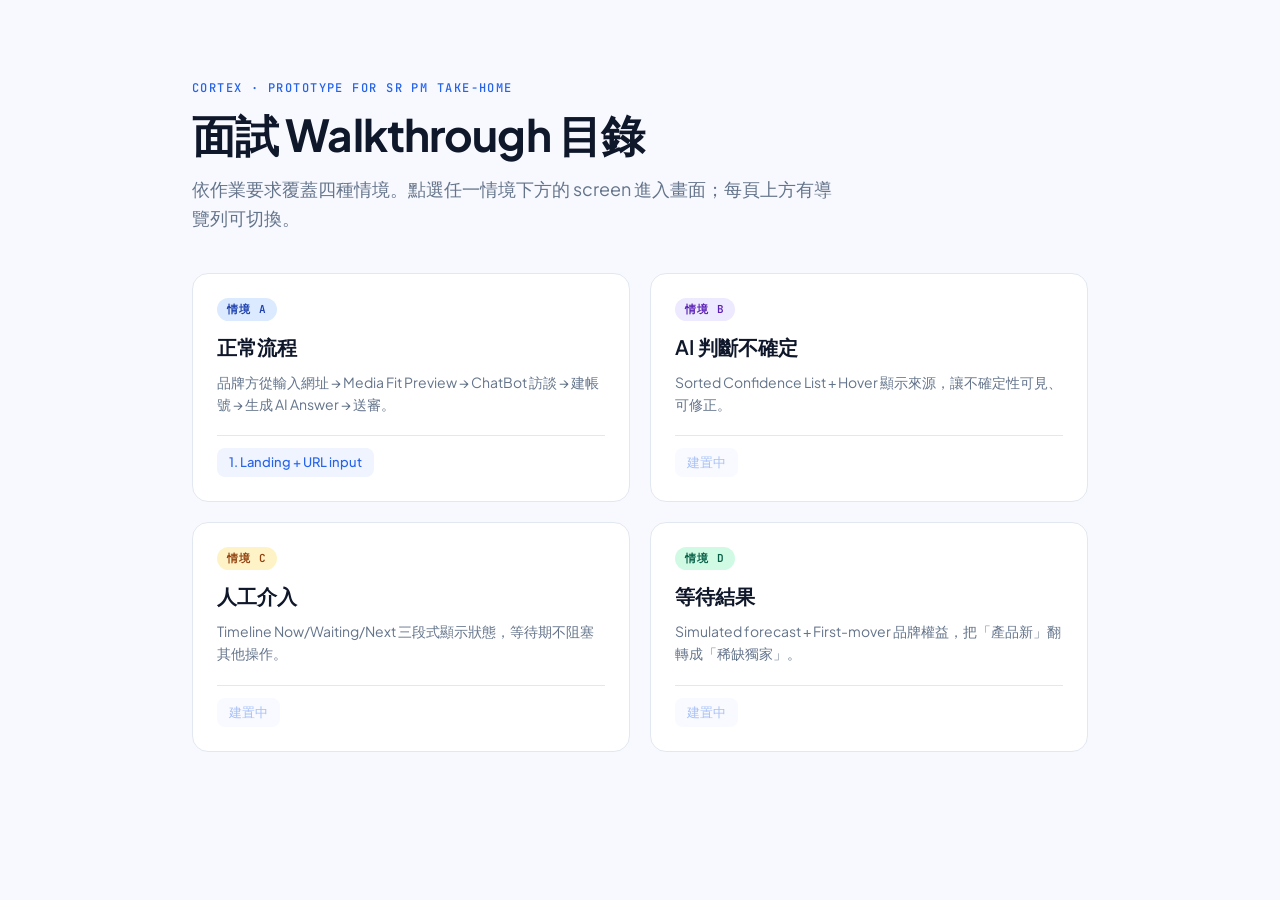
==== index.html @ f1be6708 "init: design system tokens + 3 core screens (landing, media fit, chat)" ====
<!DOCTYPE html>
<html lang="zh-Hant">
<head>
  <meta charset="UTF-8" />
  <meta name="viewport" content="width=device-width, initial-scale=1" />
  <title>Cortex Prototype — 面試 Walkthrough</title>
  <link rel="stylesheet" href="styles.css" />
  <style>
    .index-hero {
      max-width: 960px;
      margin: 80px auto 40px;
      padding: 0 32px;
    }
    .index-eyebrow {
      font: 500 12px/1.4 var(--font-mono);
      letter-spacing: .12em;
      text-transform: uppercase;
      color: var(--color-primary);
      margin-bottom: 12px;
    }
    .index-title {
      font: 700 44px/1.15 var(--font-sans);
      letter-spacing: -.02em;
      margin: 0 0 16px;
    }
    .index-subtitle {
      font: 400 18px/1.6 var(--font-sans);
      color: var(--color-neutral-500);
      max-width: 640px;
      margin: 0 0 40px;
    }
    .scenario-grid {
      max-width: 960px;
      margin: 0 auto;
      padding: 0 32px 80px;
      display: grid;
      grid-template-columns: 1fr 1fr;
      gap: 20px;
    }
    .scenario-card {
      background: var(--color-neutral-0);
      border: 1px solid var(--color-neutral-200);
      border-radius: var(--radius-lg);
      padding: 24px;
      display: flex;
      flex-direction: column;
      gap: 12px;
      transition: box-shadow .2s, border-color .2s;
    }
    .scenario-card:hover {
      box-shadow: var(--shadow-md);
      border-color: var(--color-primary);
    }
    .scenario-badge {
      font: 600 11px/1 var(--font-mono);
      letter-spacing: .1em;
      text-transform: uppercase;
      padding: 6px 10px;
      border-radius: var(--radius-full);
      align-self: flex-start;
    }
    .scenario-badge.happy { background: var(--color-primary-container); color: var(--color-on-primary-container); }
    .scenario-badge.uncertain { background: var(--color-secondary-container); color: var(--color-on-secondary-container); }
    .scenario-badge.human { background: var(--color-warning-container); color: var(--color-on-warning-container); }
    .scenario-badge.waiting { background: var(--color-success-container); color: var(--color-on-success-container); }
    .scenario-title {
      font: 600 20px/1.35 var(--font-sans);
      margin: 0;
    }
    .scenario-desc {
      font: 400 14px/1.55 var(--font-sans);
      color: var(--color-neutral-500);
      margin: 0;
    }
    .scenario-screens {
      display: flex;
      flex-wrap: wrap;
      gap: 8px;
      margin-top: 8px;
      padding-top: 12px;
      border-top: 1px solid var(--color-neutral-200);
    }
    .scenario-screen-link {
      font: 500 13px/1 var(--font-sans);
      color: var(--color-primary);
      padding: 8px 12px;
      border-radius: var(--radius-md);
      background: var(--color-neutral-100);
      transition: background .15s;
    }
    .scenario-screen-link:hover {
      background: var(--color-primary-container);
    }
  </style>
</head>
<body>
  <main>
    <section class="index-hero">
      <div class="index-eyebrow">Cortex · Prototype for Sr PM Take-home</div>
      <h1 class="index-title">面試 Walkthrough 目錄</h1>
      <p class="index-subtitle">
        依作業要求覆蓋四種情境。點選任一情境下方的 screen 進入畫面；每頁上方有導覽列可切換。
      </p>
    </section>

    <section class="scenario-grid">
      <a href="screens/01-landing.html" class="scenario-card" style="text-decoration: none; color: inherit;">
        <span class="scenario-badge happy">情境 A</span>
        <h2 class="scenario-title">正常流程</h2>
        <p class="scenario-desc">
          品牌方從輸入網址 → Media Fit Preview → ChatBot 訪談 → 建帳號 → 生成 AI Answer → 送審。
        </p>
        <div class="scenario-screens">
          <span class="scenario-screen-link">1. Landing + URL input</span>
        </div>
      </a>

      <div class="scenario-card">
        <span class="scenario-badge uncertain">情境 B</span>
        <h2 class="scenario-title">AI 判斷不確定</h2>
        <p class="scenario-desc">
          Sorted Confidence List + Hover 顯示來源，讓不確定性可見、可修正。
        </p>
        <div class="scenario-screens">
          <span class="scenario-screen-link" style="opacity:.4">建置中</span>
        </div>
      </div>

      <div class="scenario-card">
        <span class="scenario-badge human">情境 C</span>
        <h2 class="scenario-title">人工介入</h2>
        <p class="scenario-desc">
          Timeline Now/Waiting/Next 三段式顯示狀態，等待期不阻塞其他操作。
        </p>
        <div class="scenario-screens">
          <span class="scenario-screen-link" style="opacity:.4">建置中</span>
        </div>
      </div>

      <div class="scenario-card">
        <span class="scenario-badge waiting">情境 D</span>
        <h2 class="scenario-title">等待結果</h2>
        <p class="scenario-desc">
          Simulated forecast + First-mover 品牌權益，把「產品新」翻轉成「稀缺獨家」。
        </p>
        <div class="scenario-screens">
          <span class="scenario-screen-link" style="opacity:.4">建置中</span>
        </div>
      </div>
    </section>
  </main>
</body>
</html>
---- styles.css ----
/* Cortex Design System — tokens
 * Source: Claude Design skeleton
 */

@import url('https://fonts.googleapis.com/css2?family=Plus+Jakarta+Sans:wght@400;500;600;700&family=JetBrains+Mono:wght@400;500&display=swap');

:root {
  /* color — brand */
  --color-primary: #2563eb;
  --color-primary-hover: #1d4ed8;
  --color-on-primary: #ffffff;
  --color-primary-container: #dbeafe;
  --color-on-primary-container: #1e40af;
  --color-secondary: #7c3aed;
  --color-secondary-container: #ede9fe;
  --color-on-secondary-container: #5b21b6;

  /* color — status */
  --color-success: #10b981;
  --color-success-container: #d1fae5;
  --color-on-success-container: #065f46;
  --color-warning: #f59e0b;
  --color-warning-container: #fef3c7;
  --color-on-warning-container: #92400e;
  --color-danger: #ef4444;
  --color-danger-container: #fee2e2;
  --color-on-danger-container: #991b1b;

  /* color — neutral */
  --color-neutral-0: #ffffff;
  --color-neutral-50: #f8f9ff;
  --color-neutral-100: #eff4ff;
  --color-neutral-200: #e2e8f0;
  --color-neutral-300: #cbd5e1;
  --color-neutral-500: #64748b;
  --color-neutral-700: #334155;
  --color-neutral-900: #0f172a;

  /* type */
  --font-sans: 'Plus Jakarta Sans', system-ui, sans-serif;
  --font-mono: 'JetBrains Mono', ui-monospace, monospace;

  /* spacing — 4px base */
  --space-1: 4px;
  --space-2: 8px;
  --space-3: 12px;
  --space-4: 16px;
  --space-6: 24px;
  --space-8: 32px;

  /* radius */
  --radius-sm: 4px;
  --radius-md: 8px;
  --radius-lg: 16px;
  --radius-full: 9999px;

  /* shadow */
  --shadow-sm: 0 1px 2px 0 rgba(15, 23, 42, .06);
  --shadow-md: 0 4px 6px -1px rgba(15, 23, 42, .08), 0 2px 4px -2px rgba(15, 23, 42, .06);
  --shadow-lg: 0 10px 15px -3px rgba(15, 23, 42, .10), 0 4px 6px -4px rgba(15, 23, 42, .05);
}

/* base reset */
* { box-sizing: border-box; }

html, body {
  margin: 0;
  padding: 0;
  background: var(--color-neutral-50);
  font-family: var(--font-sans);
  color: var(--color-neutral-900);
  -webkit-font-smoothing: antialiased;
  line-height: 1.5;
}

a {
  color: var(--color-primary);
  text-decoration: none;
}

a:hover {
  color: var(--color-primary-hover);
}

button {
  font-family: inherit;
  cursor: pointer;
}

/* prototype nav bar (top of every screen) */
.proto-nav {
  position: fixed;
  top: 0;
  left: 0;
  right: 0;
  background: var(--color-neutral-900);
  color: var(--color-neutral-0);
  padding: 10px 24px;
  display: flex;
  align-items: center;
  gap: 16px;
  z-index: 100;
  font-size: 13px;
  font-family: var(--font-mono);
}

.proto-nav-label {
  color: var(--color-neutral-300);
  letter-spacing: .08em;
  text-transform: uppercase;
  font-size: 11px;
}

.proto-nav-link {
  color: var(--color-neutral-0);
  padding: 4px 10px;
  border-radius: var(--radius-sm);
  transition: background .15s;
}

.proto-nav-link:hover {
  background: var(--color-neutral-700);
  color: var(--color-neutral-0);
}

.proto-nav-link.active {
  background: var(--color-primary);
}

.proto-nav-spacer {
  flex: 1;
}

.proto-nav-back {
  color: var(--color-neutral-300);
  font-size: 12px;
}

/* main content offset for nav */
.proto-main {
  padding-top: 44px;
  min-height: 100vh;
}

/* typography helpers */
.text-display {
  font: 700 40px/1.15 var(--font-sans);
  letter-spacing: -.02em;
}
.text-h1 { font: 600 28px/1.25 var(--font-sans); letter-spacing: -.01em; }
.text-h2 { font: 600 20px/1.35 var(--font-sans); }
.text-body { font: 400 16px/1.6 var(--font-sans); }
.text-sm { font: 400 14px/1.5 var(--font-sans); }
.text-caption { font: 400 12px/1.4 var(--font-sans); }
.text-mono { font-family: var(--font-mono); font-size: 12px; }
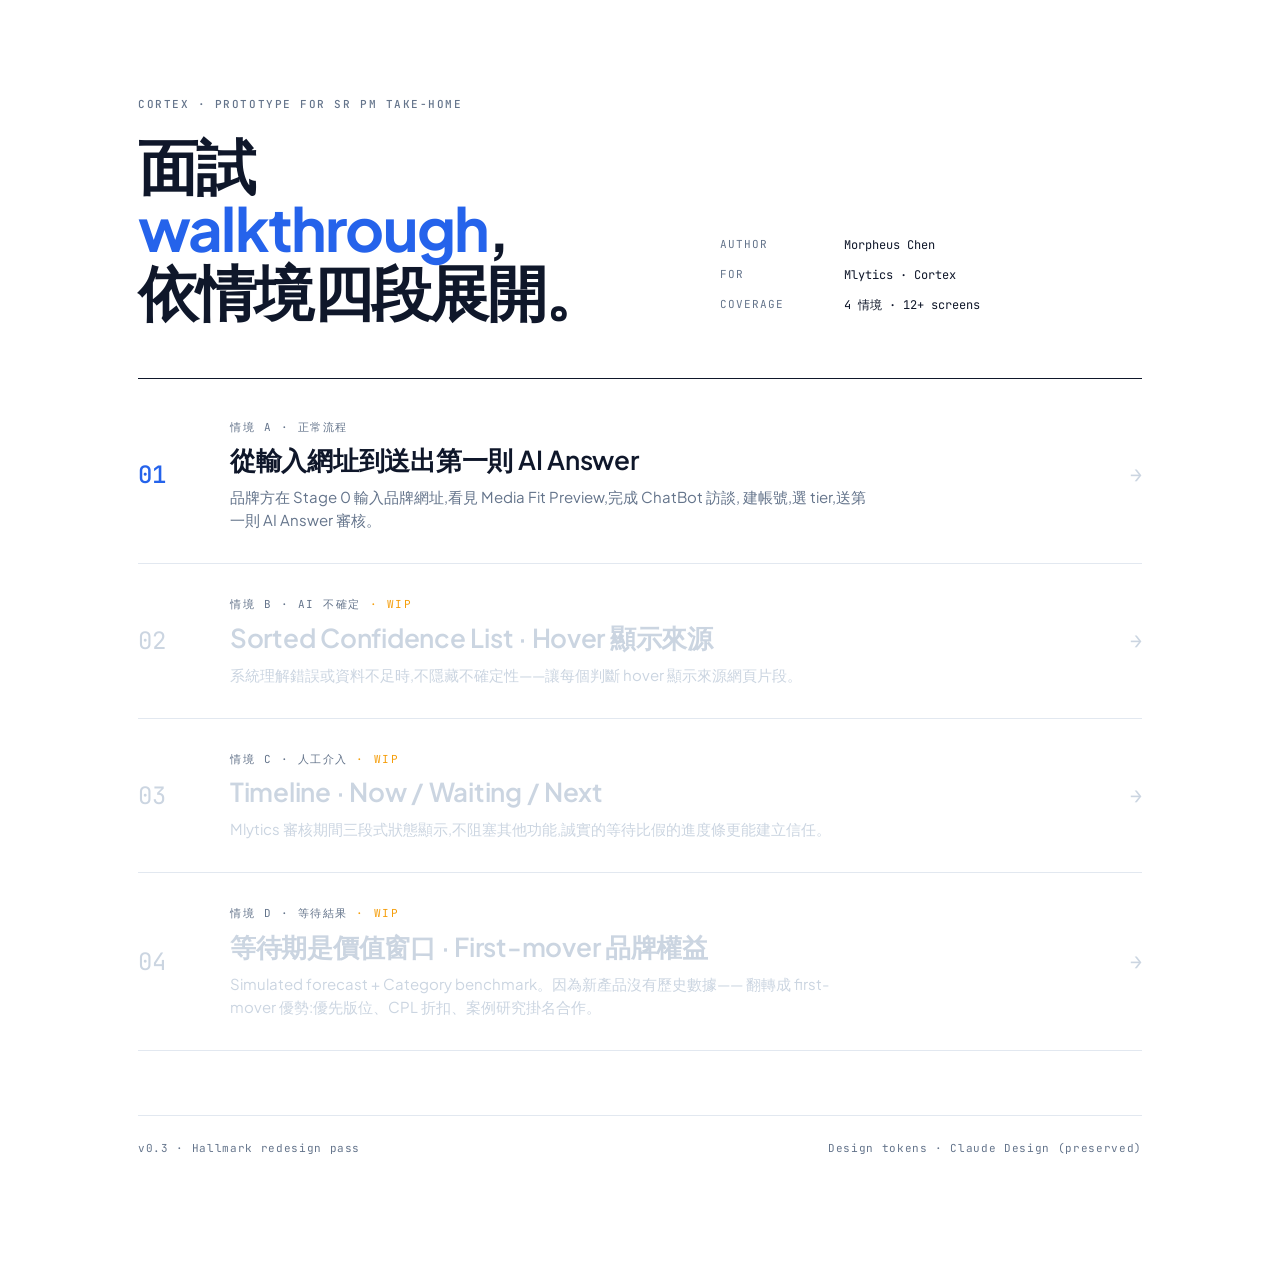
==== commit 3a3c4081: "hallmark redesign: 4 files, 3 macrostructures, kill card-slop - 01 landing: editorial split (55/45)," ====
--- a/index.html
+++ b/index.html
@@ -6,147 +6,258 @@
   <title>Cortex Prototype — 面試 Walkthrough</title>
   <link rel="stylesheet" href="styles.css" />
   <style>
-    .index-hero {
-      max-width: 960px;
-      margin: 80px auto 40px;
-      padding: 0 32px;
-    }
-    .index-eyebrow {
-      font: 500 12px/1.4 var(--font-mono);
-      letter-spacing: .12em;
-      text-transform: uppercase;
+    /* ============================================================
+     * Index — Editorial Checklist
+     * No card grid. Numbered row list, one accent row.
+     * ============================================================ */
+
+    .idx {
+      max-width: 1100px;
+      margin: 0 auto;
+      padding: 96px 48px 120px;
+    }
+
+    .idx-head {
+      display: grid;
+      grid-template-columns: 1.15fr 1fr;
+      gap: 96px;
+      align-items: end;
+      padding-bottom: 56px;
+      border-bottom: 1px solid var(--color-neutral-900);
+    }
+    .idx-head-title {
+      margin: 0;
+      max-width: 640px;
+    }
+    .idx-head-title em {
+      font-style: normal;
       color: var(--color-primary);
-      margin-bottom: 12px;
-    }
-    .index-title {
-      font: 700 44px/1.15 var(--font-sans);
-      letter-spacing: -.02em;
-      margin: 0 0 16px;
-    }
-    .index-subtitle {
-      font: 400 18px/1.6 var(--font-sans);
-      color: var(--color-neutral-500);
-      max-width: 640px;
-      margin: 0 0 40px;
-    }
-    .scenario-grid {
-      max-width: 960px;
-      margin: 0 auto;
-      padding: 0 32px 80px;
-      display: grid;
-      grid-template-columns: 1fr 1fr;
-      gap: 20px;
-    }
-    .scenario-card {
-      background: var(--color-neutral-0);
-      border: 1px solid var(--color-neutral-200);
-      border-radius: var(--radius-lg);
-      padding: 24px;
+    }
+    .idx-head-meta {
       display: flex;
       flex-direction: column;
       gap: 12px;
-      transition: box-shadow .2s, border-color .2s;
-    }
-    .scenario-card:hover {
-      box-shadow: var(--shadow-md);
-      border-color: var(--color-primary);
-    }
-    .scenario-badge {
-      font: 600 11px/1 var(--font-mono);
+      align-items: flex-start;
+      padding-bottom: 8px;
+    }
+    .idx-head-meta-row {
+      display: grid;
+      grid-template-columns: 100px 1fr;
+      gap: 24px;
+      font-family: var(--font-mono);
+      font-size: 12px;
+    }
+    .idx-head-meta-key {
+      color: var(--color-neutral-500);
       letter-spacing: .1em;
       text-transform: uppercase;
-      padding: 6px 10px;
-      border-radius: var(--radius-full);
-      align-self: flex-start;
-    }
-    .scenario-badge.happy { background: var(--color-primary-container); color: var(--color-on-primary-container); }
-    .scenario-badge.uncertain { background: var(--color-secondary-container); color: var(--color-on-secondary-container); }
-    .scenario-badge.human { background: var(--color-warning-container); color: var(--color-on-warning-container); }
-    .scenario-badge.waiting { background: var(--color-success-container); color: var(--color-on-success-container); }
-    .scenario-title {
-      font: 600 20px/1.35 var(--font-sans);
+      font-size: 11px;
+    }
+    .idx-head-meta-val {
+      color: var(--color-neutral-900);
+    }
+
+    /* scenario list — numbered rows */
+    .idx-list {
+      display: flex;
+      flex-direction: column;
+      margin-top: 8px;
+    }
+    .idx-row {
+      display: grid;
+      grid-template-columns: 60px 1fr auto;
+      gap: 32px;
+      align-items: center;
+      padding: 32px 0;
+      border-bottom: 1px solid var(--color-neutral-200);
+      color: inherit;
+      transition: background .15s, padding .15s;
+    }
+    .idx-row:hover {
+      background: var(--color-neutral-50);
+      margin: 0 -24px;
+      padding-left: 24px;
+      padding-right: 24px;
+    }
+    .idx-row-num {
+      font-family: var(--font-mono);
+      font-size: 24px;
+      font-weight: 400;
+      color: var(--color-neutral-500);
+      letter-spacing: -.02em;
+    }
+    .idx-row-body {
+      display: flex;
+      flex-direction: column;
+      gap: 8px;
+      min-width: 0;
+    }
+    .idx-row-meta {
+      display: flex;
+      align-items: baseline;
+      gap: 12px;
+    }
+    .idx-row-scenario {
+      font-family: var(--font-mono);
+      font-size: 11px;
+      letter-spacing: .14em;
+      text-transform: uppercase;
+      color: var(--color-neutral-500);
+    }
+    .idx-row-title {
       margin: 0;
-    }
-    .scenario-desc {
-      font: 400 14px/1.55 var(--font-sans);
-      color: var(--color-neutral-500);
+      font: 600 26px/1.3 var(--font-sans);
+      letter-spacing: -.01em;
+      color: var(--color-neutral-900);
+    }
+    .idx-row-desc {
       margin: 0;
-    }
-    .scenario-screens {
-      display: flex;
-      flex-wrap: wrap;
-      gap: 8px;
-      margin-top: 8px;
-      padding-top: 12px;
+      font: 400 15px/1.55 var(--font-sans);
+      color: var(--color-neutral-500);
+      max-width: 640px;
+    }
+    .idx-row-arrow {
+      font-family: var(--font-mono);
+      font-size: 20px;
+      color: var(--color-neutral-300);
+      transition: color .15s, transform .15s;
+    }
+    .idx-row:hover .idx-row-arrow {
+      color: var(--color-primary);
+      transform: translateX(4px);
+    }
+
+    /* live row treatment (only page 1 currently) */
+    .idx-row--live .idx-row-num { color: var(--color-primary); font-weight: 500; }
+    .idx-row--live .idx-row-title { color: var(--color-neutral-900); }
+
+    /* placeholder rows (WIP) — muted */
+    .idx-row--wip { pointer-events: none; }
+    .idx-row--wip .idx-row-num,
+    .idx-row--wip .idx-row-title,
+    .idx-row--wip .idx-row-desc,
+    .idx-row--wip .idx-row-arrow { color: var(--color-neutral-300); }
+    .idx-row--wip .idx-row-scenario::after {
+      content: ' · WIP';
+      color: var(--color-warning);
+    }
+
+    /* footer */
+    .idx-foot {
+      margin-top: 64px;
+      padding-top: 24px;
       border-top: 1px solid var(--color-neutral-200);
-    }
-    .scenario-screen-link {
-      font: 500 13px/1 var(--font-sans);
-      color: var(--color-primary);
-      padding: 8px 12px;
-      border-radius: var(--radius-md);
-      background: var(--color-neutral-100);
-      transition: background .15s;
-    }
-    .scenario-screen-link:hover {
-      background: var(--color-primary-container);
+      display: flex;
+      justify-content: space-between;
+      align-items: baseline;
+      font-family: var(--font-mono);
+      font-size: 11px;
+      color: var(--color-neutral-500);
+      letter-spacing: .06em;
+    }
+
+    @media (max-width: 900px) {
+      .idx { padding: 56px 24px 80px; }
+      .idx-head { grid-template-columns: 1fr; gap: 32px; }
+      .idx-row { grid-template-columns: 40px 1fr; gap: 20px; }
+      .idx-row-arrow { display: none; }
     }
   </style>
 </head>
 <body>
   <main>
-    <section class="index-hero">
-      <div class="index-eyebrow">Cortex · Prototype for Sr PM Take-home</div>
-      <h1 class="index-title">面試 Walkthrough 目錄</h1>
-      <p class="index-subtitle">
-        依作業要求覆蓋四種情境。點選任一情境下方的 screen 進入畫面；每頁上方有導覽列可切換。
-      </p>
-    </section>
-
-    <section class="scenario-grid">
-      <a href="screens/01-landing.html" class="scenario-card" style="text-decoration: none; color: inherit;">
-        <span class="scenario-badge happy">情境 A</span>
-        <h2 class="scenario-title">正常流程</h2>
-        <p class="scenario-desc">
-          品牌方從輸入網址 → Media Fit Preview → ChatBot 訪談 → 建帳號 → 生成 AI Answer → 送審。
-        </p>
-        <div class="scenario-screens">
-          <span class="scenario-screen-link">1. Landing + URL input</span>
-        </div>
-      </a>
-
-      <div class="scenario-card">
-        <span class="scenario-badge uncertain">情境 B</span>
-        <h2 class="scenario-title">AI 判斷不確定</h2>
-        <p class="scenario-desc">
-          Sorted Confidence List + Hover 顯示來源，讓不確定性可見、可修正。
-        </p>
-        <div class="scenario-screens">
-          <span class="scenario-screen-link" style="opacity:.4">建置中</span>
-        </div>
+    <section class="idx">
+
+      <header class="idx-head">
+        <div>
+          <div class="kicker" style="margin-bottom:20px">Cortex · Prototype for Sr PM Take-home</div>
+          <h1 class="t-display idx-head-title">
+            面試 <em>walkthrough</em>,<br />依情境四段展開。
+          </h1>
+        </div>
+        <div class="idx-head-meta">
+          <div class="idx-head-meta-row">
+            <span class="idx-head-meta-key">Author</span>
+            <span class="idx-head-meta-val">Morpheus Chen</span>
+          </div>
+          <div class="idx-head-meta-row">
+            <span class="idx-head-meta-key">For</span>
+            <span class="idx-head-meta-val">Mlytics · Cortex</span>
+          </div>
+          <div class="idx-head-meta-row">
+            <span class="idx-head-meta-key">Coverage</span>
+            <span class="idx-head-meta-val">4 情境 · 12+ screens</span>
+          </div>
+        </div>
+      </header>
+
+      <div class="idx-list">
+
+        <a href="screens/01-landing.html" class="idx-row idx-row--live">
+          <span class="idx-row-num">01</span>
+          <div class="idx-row-body">
+            <div class="idx-row-meta">
+              <span class="idx-row-scenario">情境 A · 正常流程</span>
+            </div>
+            <h2 class="idx-row-title">從輸入網址到送出第一則 AI Answer</h2>
+            <p class="idx-row-desc">
+              品牌方在 Stage 0 輸入品牌網址,看見 Media Fit Preview,完成 ChatBot 訪談,
+              建帳號,選 tier,送第一則 AI Answer 審核。
+            </p>
+          </div>
+          <span class="idx-row-arrow">→</span>
+        </a>
+
+        <div class="idx-row idx-row--wip">
+          <span class="idx-row-num">02</span>
+          <div class="idx-row-body">
+            <div class="idx-row-meta">
+              <span class="idx-row-scenario">情境 B · AI 不確定</span>
+            </div>
+            <h2 class="idx-row-title">Sorted Confidence List · Hover 顯示來源</h2>
+            <p class="idx-row-desc">
+              系統理解錯誤或資料不足時,不隱藏不確定性——讓每個判斷 hover 顯示來源網頁片段。
+            </p>
+          </div>
+          <span class="idx-row-arrow">→</span>
+        </div>
+
+        <div class="idx-row idx-row--wip">
+          <span class="idx-row-num">03</span>
+          <div class="idx-row-body">
+            <div class="idx-row-meta">
+              <span class="idx-row-scenario">情境 C · 人工介入</span>
+            </div>
+            <h2 class="idx-row-title">Timeline · Now / Waiting / Next</h2>
+            <p class="idx-row-desc">
+              Mlytics 審核期間三段式狀態顯示,不阻塞其他功能,誠實的等待比假的進度條更能建立信任。
+            </p>
+          </div>
+          <span class="idx-row-arrow">→</span>
+        </div>
+
+        <div class="idx-row idx-row--wip">
+          <span class="idx-row-num">04</span>
+          <div class="idx-row-body">
+            <div class="idx-row-meta">
+              <span class="idx-row-scenario">情境 D · 等待結果</span>
+            </div>
+            <h2 class="idx-row-title">等待期是價值窗口 · First-mover 品牌權益</h2>
+            <p class="idx-row-desc">
+              Simulated forecast + Category benchmark。因為新產品沒有歷史數據——
+              翻轉成 first-mover 優勢:優先版位、CPL 折扣、案例研究掛名合作。
+            </p>
+          </div>
+          <span class="idx-row-arrow">→</span>
+        </div>
+
       </div>
 
-      <div class="scenario-card">
-        <span class="scenario-badge human">情境 C</span>
-        <h2 class="scenario-title">人工介入</h2>
-        <p class="scenario-desc">
-          Timeline Now/Waiting/Next 三段式顯示狀態，等待期不阻塞其他操作。
-        </p>
-        <div class="scenario-screens">
-          <span class="scenario-screen-link" style="opacity:.4">建置中</span>
-        </div>
+      <div class="idx-foot">
+        <span>v0.3 · Hallmark redesign pass</span>
+        <span>Design tokens · Claude Design (preserved)</span>
       </div>
 
-      <div class="scenario-card">
-        <span class="scenario-badge waiting">情境 D</span>
-        <h2 class="scenario-title">等待結果</h2>
-        <p class="scenario-desc">
-          Simulated forecast + First-mover 品牌權益，把「產品新」翻轉成「稀缺獨家」。
-        </p>
-        <div class="scenario-screens">
-          <span class="scenario-screen-link" style="opacity:.4">建置中</span>
-        </div>
-      </div>
     </section>
   </main>
 </body>
--- a/styles.css
+++ b/styles.css
@@ -1,5 +1,7 @@
 /* Cortex Design System — tokens
- * Source: Claude Design skeleton
+ * Source: Claude Design skeleton (LOCKED — do not modify)
+ * Hallmark · redesign · genre: modern-minimal · theme: Cortex tokens (preserved)
+ * pre-emit critique: P4 H5 E4 S4 R5 V5
  */
 
 @import url('https://fonts.googleapis.com/css2?family=Plus+Jakarta+Sans:wght@400;500;600;700&family=JetBrains+Mono:wght@400;500&display=swap');
@@ -60,26 +62,27 @@
   --shadow-lg: 0 10px 15px -3px rgba(15, 23, 42, .10), 0 4px 6px -4px rgba(15, 23, 42, .05);
 }
 
-/* base reset */
+/* ============================================================
+ * Base + shared chrome
+ * Below the tokens block — utility layer, editable
+ * ============================================================ */
+
 * { box-sizing: border-box; }
 
 html, body {
   margin: 0;
   padding: 0;
-  background: var(--color-neutral-50);
+  background: var(--color-neutral-0);
   font-family: var(--font-sans);
   color: var(--color-neutral-900);
   -webkit-font-smoothing: antialiased;
   line-height: 1.5;
+  overflow-x: clip;
 }
 
 a {
-  color: var(--color-primary);
+  color: var(--color-neutral-900);
   text-decoration: none;
-}
-
-a:hover {
-  color: var(--color-primary-hover);
 }
 
 button {
@@ -87,69 +90,99 @@
   cursor: pointer;
 }
 
-/* prototype nav bar (top of every screen) */
-.proto-nav {
-  position: fixed;
-  top: 0;
-  left: 0;
-  right: 0;
+::selection {
   background: var(--color-neutral-900);
-  color: var(--color-neutral-0);
-  padding: 10px 24px;
-  display: flex;
-  align-items: center;
-  gap: 16px;
-  z-index: 100;
-  font-size: 13px;
-  font-family: var(--font-mono);
-}
-
-.proto-nav-label {
-  color: var(--color-neutral-300);
-  letter-spacing: .08em;
-  text-transform: uppercase;
-  font-size: 11px;
-}
-
-.proto-nav-link {
-  color: var(--color-neutral-0);
-  padding: 4px 10px;
-  border-radius: var(--radius-sm);
-  transition: background .15s;
-}
-
-.proto-nav-link:hover {
-  background: var(--color-neutral-700);
   color: var(--color-neutral-0);
 }
 
-.proto-nav-link.active {
-  background: var(--color-primary);
+/* ============================================================
+ * Proto-nav (top demo bar) — editorial slab, not pill row
+ * ============================================================ */
+.proto-nav {
+  position: fixed;
+  top: 0; left: 0; right: 0;
+  background: var(--color-neutral-900);
+  color: var(--color-neutral-0);
+  padding: 10px 32px;
+  display: flex;
+  align-items: center;
+  gap: 20px;
+  z-index: 100;
+  font-family: var(--font-mono);
+  font-size: 12px;
+  border-bottom: 1px solid var(--color-neutral-900);
 }
+.proto-nav-label {
+  color: var(--color-neutral-500);
+  letter-spacing: .1em;
+  text-transform: uppercase;
+  font-size: 11px;
+  padding-right: 12px;
+  border-right: 1px solid var(--color-neutral-700);
+}
+.proto-nav-link {
+  color: var(--color-neutral-300);
+  padding: 4px 0;
+  transition: color .15s;
+  letter-spacing: .02em;
+}
+.proto-nav-link:hover { color: var(--color-neutral-0); }
+.proto-nav-link.active { color: var(--color-neutral-0); }
+.proto-nav-link.active::before {
+  content: '● ';
+  color: var(--color-primary);
+}
+.proto-nav-spacer { flex: 1; }
+.proto-nav-back {
+  color: var(--color-neutral-500);
+  font-size: 11px;
+  letter-spacing: .05em;
+}
+.proto-nav-back:hover { color: var(--color-neutral-0); }
 
-.proto-nav-spacer {
-  flex: 1;
-}
-
-.proto-nav-back {
-  color: var(--color-neutral-300);
-  font-size: 12px;
-}
-
-/* main content offset for nav */
 .proto-main {
   padding-top: 44px;
   min-height: 100vh;
 }
 
-/* typography helpers */
-.text-display {
-  font: 700 40px/1.15 var(--font-sans);
-  letter-spacing: -.02em;
+/* ============================================================
+ * Editorial primitives (used across pages, no card containers)
+ * ============================================================ */
+
+/* mono kicker (small caps, tight spacing) */
+.kicker {
+  font-family: var(--font-mono);
+  font-size: 11px;
+  letter-spacing: .14em;
+  text-transform: uppercase;
+  color: var(--color-neutral-500);
+  font-weight: 500;
 }
-.text-h1 { font: 600 28px/1.25 var(--font-sans); letter-spacing: -.01em; }
-.text-h2 { font: 600 20px/1.35 var(--font-sans); }
-.text-body { font: 400 16px/1.6 var(--font-sans); }
-.text-sm { font: 400 14px/1.5 var(--font-sans); }
-.text-caption { font: 400 12px/1.4 var(--font-sans); }
-.text-mono { font-family: var(--font-mono); font-size: 12px; }
+.kicker--accent { color: var(--color-primary); }
+
+/* editorial hairline separators */
+.rule {
+  border: 0;
+  border-top: 1px solid var(--color-neutral-200);
+  margin: 0;
+}
+.rule--heavy { border-top-color: var(--color-neutral-900); }
+
+/* type scale (Cortex tokens) */
+.t-display {
+  font: 700 60px/1.05 var(--font-sans);
+  letter-spacing: -.03em;
+}
+.t-h1 { font: 700 40px/1.15 var(--font-sans); letter-spacing: -.02em; }
+.t-h2 { font: 600 24px/1.3 var(--font-sans); letter-spacing: -.01em; }
+.t-h3 { font: 600 18px/1.4 var(--font-sans); }
+.t-body { font: 400 16px/1.6 var(--font-sans); }
+.t-sm { font: 400 14px/1.55 var(--font-sans); }
+.t-mono { font: 400 12px/1.4 var(--font-mono); }
+
+.muted { color: var(--color-neutral-500); }
+
+@media (max-width: 720px) {
+  .t-display { font-size: 40px; }
+  .t-h1 { font-size: 30px; }
+}
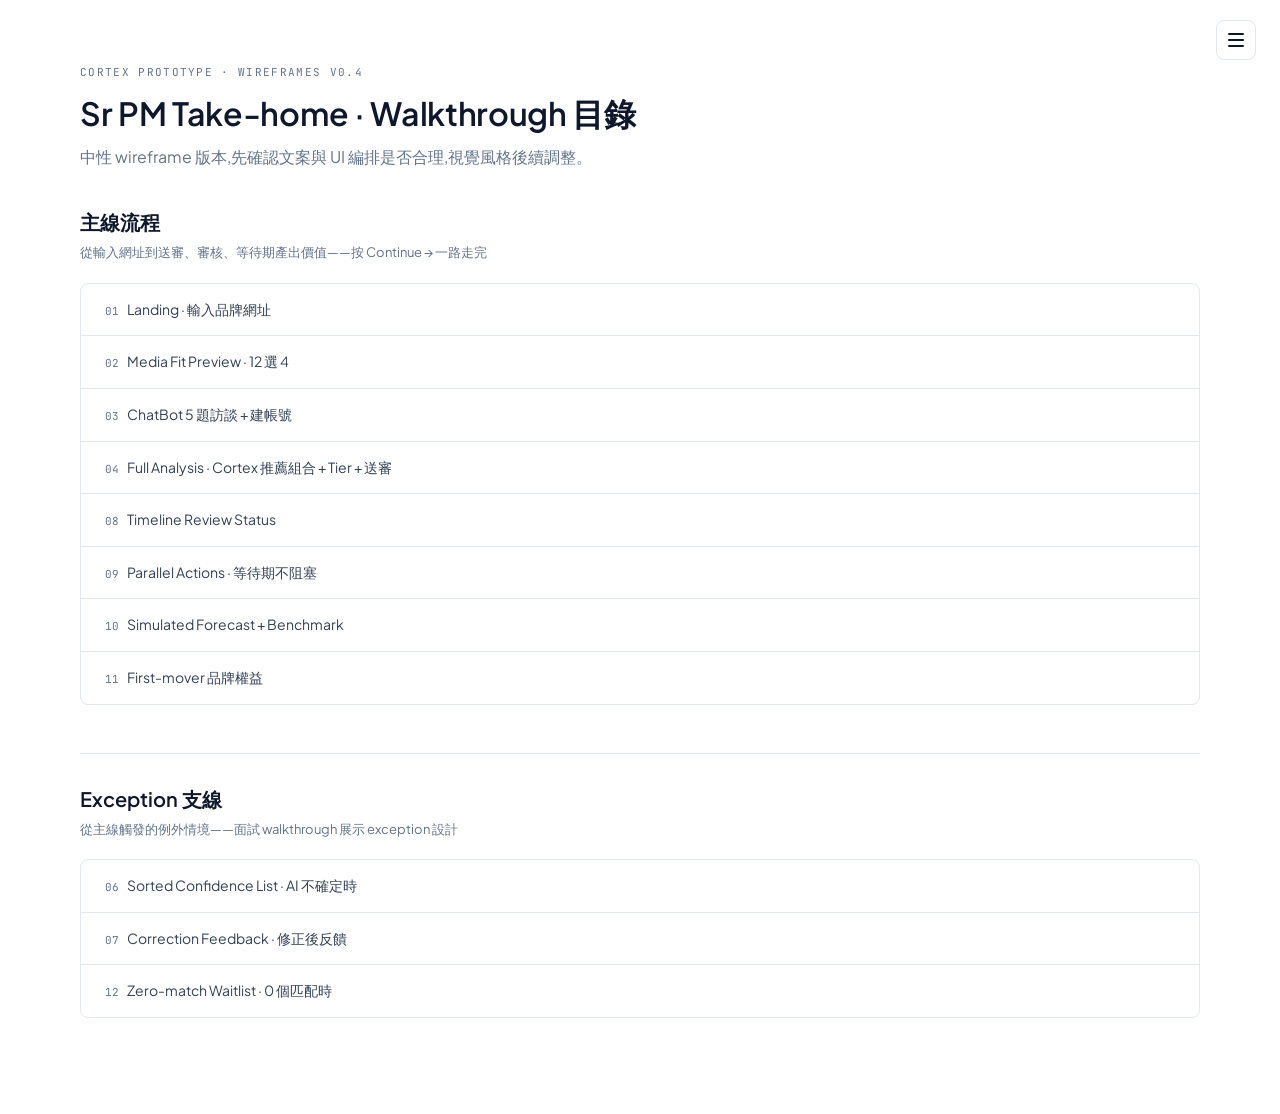
==== commit b9c34878: "wireframes v0.4: 11 screens neutral layout Main flow (Continue chain): - 01 Landing (真 logo row, 快速掃" ====
--- a/index.html
+++ b/index.html
@@ -3,262 +3,66 @@
 <head>
   <meta charset="UTF-8" />
   <meta name="viewport" content="width=device-width, initial-scale=1" />
-  <title>Cortex Prototype — 面試 Walkthrough</title>
+  <title>Cortex Prototype — Walkthrough</title>
   <link rel="stylesheet" href="styles.css" />
-  <style>
-    /* ============================================================
-     * Index — Editorial Checklist
-     * No card grid. Numbered row list, one accent row.
-     * ============================================================ */
-
-    .idx {
-      max-width: 1100px;
-      margin: 0 auto;
-      padding: 96px 48px 120px;
-    }
-
-    .idx-head {
-      display: grid;
-      grid-template-columns: 1.15fr 1fr;
-      gap: 96px;
-      align-items: end;
-      padding-bottom: 56px;
-      border-bottom: 1px solid var(--color-neutral-900);
-    }
-    .idx-head-title {
-      margin: 0;
-      max-width: 640px;
-    }
-    .idx-head-title em {
-      font-style: normal;
-      color: var(--color-primary);
-    }
-    .idx-head-meta {
-      display: flex;
-      flex-direction: column;
-      gap: 12px;
-      align-items: flex-start;
-      padding-bottom: 8px;
-    }
-    .idx-head-meta-row {
-      display: grid;
-      grid-template-columns: 100px 1fr;
-      gap: 24px;
-      font-family: var(--font-mono);
-      font-size: 12px;
-    }
-    .idx-head-meta-key {
-      color: var(--color-neutral-500);
-      letter-spacing: .1em;
-      text-transform: uppercase;
-      font-size: 11px;
-    }
-    .idx-head-meta-val {
-      color: var(--color-neutral-900);
-    }
-
-    /* scenario list — numbered rows */
-    .idx-list {
-      display: flex;
-      flex-direction: column;
-      margin-top: 8px;
-    }
-    .idx-row {
-      display: grid;
-      grid-template-columns: 60px 1fr auto;
-      gap: 32px;
-      align-items: center;
-      padding: 32px 0;
-      border-bottom: 1px solid var(--color-neutral-200);
-      color: inherit;
-      transition: background .15s, padding .15s;
-    }
-    .idx-row:hover {
-      background: var(--color-neutral-50);
-      margin: 0 -24px;
-      padding-left: 24px;
-      padding-right: 24px;
-    }
-    .idx-row-num {
-      font-family: var(--font-mono);
-      font-size: 24px;
-      font-weight: 400;
-      color: var(--color-neutral-500);
-      letter-spacing: -.02em;
-    }
-    .idx-row-body {
-      display: flex;
-      flex-direction: column;
-      gap: 8px;
-      min-width: 0;
-    }
-    .idx-row-meta {
-      display: flex;
-      align-items: baseline;
-      gap: 12px;
-    }
-    .idx-row-scenario {
-      font-family: var(--font-mono);
-      font-size: 11px;
-      letter-spacing: .14em;
-      text-transform: uppercase;
-      color: var(--color-neutral-500);
-    }
-    .idx-row-title {
-      margin: 0;
-      font: 600 26px/1.3 var(--font-sans);
-      letter-spacing: -.01em;
-      color: var(--color-neutral-900);
-    }
-    .idx-row-desc {
-      margin: 0;
-      font: 400 15px/1.55 var(--font-sans);
-      color: var(--color-neutral-500);
-      max-width: 640px;
-    }
-    .idx-row-arrow {
-      font-family: var(--font-mono);
-      font-size: 20px;
-      color: var(--color-neutral-300);
-      transition: color .15s, transform .15s;
-    }
-    .idx-row:hover .idx-row-arrow {
-      color: var(--color-primary);
-      transform: translateX(4px);
-    }
-
-    /* live row treatment (only page 1 currently) */
-    .idx-row--live .idx-row-num { color: var(--color-primary); font-weight: 500; }
-    .idx-row--live .idx-row-title { color: var(--color-neutral-900); }
-
-    /* placeholder rows (WIP) — muted */
-    .idx-row--wip { pointer-events: none; }
-    .idx-row--wip .idx-row-num,
-    .idx-row--wip .idx-row-title,
-    .idx-row--wip .idx-row-desc,
-    .idx-row--wip .idx-row-arrow { color: var(--color-neutral-300); }
-    .idx-row--wip .idx-row-scenario::after {
-      content: ' · WIP';
-      color: var(--color-warning);
-    }
-
-    /* footer */
-    .idx-foot {
-      margin-top: 64px;
-      padding-top: 24px;
-      border-top: 1px solid var(--color-neutral-200);
-      display: flex;
-      justify-content: space-between;
-      align-items: baseline;
-      font-family: var(--font-mono);
-      font-size: 11px;
-      color: var(--color-neutral-500);
-      letter-spacing: .06em;
-    }
-
-    @media (max-width: 900px) {
-      .idx { padding: 56px 24px 80px; }
-      .idx-head { grid-template-columns: 1fr; gap: 32px; }
-      .idx-row { grid-template-columns: 40px 1fr; gap: 20px; }
-      .idx-row-arrow { display: none; }
-    }
-  </style>
 </head>
 <body>
-  <main>
-    <section class="idx">
+  <main class="page">
+    <div class="page-header">
+      <div class="page-eyebrow">Cortex Prototype · Wireframes v0.4</div>
+      <h1 class="page-title">Sr PM Take-home · Walkthrough 目錄</h1>
+      <p class="page-subtitle">
+        中性 wireframe 版本,先確認文案與 UI 編排是否合理,視覺風格後續調整。
+      </p>
+    </div>
 
-      <header class="idx-head">
-        <div>
-          <div class="kicker" style="margin-bottom:20px">Cortex · Prototype for Sr PM Take-home</div>
-          <h1 class="t-display idx-head-title">
-            面試 <em>walkthrough</em>,<br />依情境四段展開。
-          </h1>
-        </div>
-        <div class="idx-head-meta">
-          <div class="idx-head-meta-row">
-            <span class="idx-head-meta-key">Author</span>
-            <span class="idx-head-meta-val">Morpheus Chen</span>
-          </div>
-          <div class="idx-head-meta-row">
-            <span class="idx-head-meta-key">For</span>
-            <span class="idx-head-meta-val">Mlytics · Cortex</span>
-          </div>
-          <div class="idx-head-meta-row">
-            <span class="idx-head-meta-key">Coverage</span>
-            <span class="idx-head-meta-val">4 情境 · 12+ screens</span>
-          </div>
-        </div>
-      </header>
+    <section>
+      <h2 class="t-h2" style="margin-bottom:8px">主線流程</h2>
+      <p class="t-sm muted" style="margin:0 0 20px">從輸入網址到送審、審核、等待期產出價值——按 Continue → 一路走完</p>
+      <div class="card card--flush">
+        <a href="screens/01-landing.html" class="nav-drawer-link" style="padding:16px 24px;border-bottom:1px solid var(--color-neutral-200)">
+          <span class="num">01</span>Landing · 輸入品牌網址
+        </a>
+        <a href="screens/02-media-fit.html" class="nav-drawer-link" style="padding:16px 24px;border-bottom:1px solid var(--color-neutral-200)">
+          <span class="num">02</span>Media Fit Preview · 12 選 4
+        </a>
+        <a href="screens/03-chat.html" class="nav-drawer-link" style="padding:16px 24px;border-bottom:1px solid var(--color-neutral-200)">
+          <span class="num">03</span>ChatBot 5 題訪談 + 建帳號
+        </a>
+        <a href="screens/04-full-analysis.html" class="nav-drawer-link" style="padding:16px 24px;border-bottom:1px solid var(--color-neutral-200)">
+          <span class="num">04</span>Full Analysis · Cortex 推薦組合 + Tier + 送審
+        </a>
+        <a href="screens/08-timeline.html" class="nav-drawer-link" style="padding:16px 24px;border-bottom:1px solid var(--color-neutral-200)">
+          <span class="num">08</span>Timeline Review Status
+        </a>
+        <a href="screens/09-parallel-actions.html" class="nav-drawer-link" style="padding:16px 24px;border-bottom:1px solid var(--color-neutral-200)">
+          <span class="num">09</span>Parallel Actions · 等待期不阻塞
+        </a>
+        <a href="screens/10-forecast.html" class="nav-drawer-link" style="padding:16px 24px;border-bottom:1px solid var(--color-neutral-200)">
+          <span class="num">10</span>Simulated Forecast + Benchmark
+        </a>
+        <a href="screens/11-first-mover.html" class="nav-drawer-link" style="padding:16px 24px;border-bottom:0">
+          <span class="num">11</span>First-mover 品牌權益
+        </a>
+      </div>
+    </section>
 
-      <div class="idx-list">
-
-        <a href="screens/01-landing.html" class="idx-row idx-row--live">
-          <span class="idx-row-num">01</span>
-          <div class="idx-row-body">
-            <div class="idx-row-meta">
-              <span class="idx-row-scenario">情境 A · 正常流程</span>
-            </div>
-            <h2 class="idx-row-title">從輸入網址到送出第一則 AI Answer</h2>
-            <p class="idx-row-desc">
-              品牌方在 Stage 0 輸入品牌網址,看見 Media Fit Preview,完成 ChatBot 訪談,
-              建帳號,選 tier,送第一則 AI Answer 審核。
-            </p>
-          </div>
-          <span class="idx-row-arrow">→</span>
+    <section class="section">
+      <h2 class="t-h2" style="margin-bottom:8px">Exception 支線</h2>
+      <p class="t-sm muted" style="margin:0 0 20px">從主線觸發的例外情境——面試 walkthrough 展示 exception 設計</p>
+      <div class="card card--flush">
+        <a href="screens/06-confidence.html" class="nav-drawer-link" style="padding:16px 24px;border-bottom:1px solid var(--color-neutral-200)">
+          <span class="num">06</span>Sorted Confidence List · AI 不確定時
         </a>
-
-        <div class="idx-row idx-row--wip">
-          <span class="idx-row-num">02</span>
-          <div class="idx-row-body">
-            <div class="idx-row-meta">
-              <span class="idx-row-scenario">情境 B · AI 不確定</span>
-            </div>
-            <h2 class="idx-row-title">Sorted Confidence List · Hover 顯示來源</h2>
-            <p class="idx-row-desc">
-              系統理解錯誤或資料不足時,不隱藏不確定性——讓每個判斷 hover 顯示來源網頁片段。
-            </p>
-          </div>
-          <span class="idx-row-arrow">→</span>
-        </div>
-
-        <div class="idx-row idx-row--wip">
-          <span class="idx-row-num">03</span>
-          <div class="idx-row-body">
-            <div class="idx-row-meta">
-              <span class="idx-row-scenario">情境 C · 人工介入</span>
-            </div>
-            <h2 class="idx-row-title">Timeline · Now / Waiting / Next</h2>
-            <p class="idx-row-desc">
-              Mlytics 審核期間三段式狀態顯示,不阻塞其他功能,誠實的等待比假的進度條更能建立信任。
-            </p>
-          </div>
-          <span class="idx-row-arrow">→</span>
-        </div>
-
-        <div class="idx-row idx-row--wip">
-          <span class="idx-row-num">04</span>
-          <div class="idx-row-body">
-            <div class="idx-row-meta">
-              <span class="idx-row-scenario">情境 D · 等待結果</span>
-            </div>
-            <h2 class="idx-row-title">等待期是價值窗口 · First-mover 品牌權益</h2>
-            <p class="idx-row-desc">
-              Simulated forecast + Category benchmark。因為新產品沒有歷史數據——
-              翻轉成 first-mover 優勢:優先版位、CPL 折扣、案例研究掛名合作。
-            </p>
-          </div>
-          <span class="idx-row-arrow">→</span>
-        </div>
-
+        <a href="screens/07-correction.html" class="nav-drawer-link" style="padding:16px 24px;border-bottom:1px solid var(--color-neutral-200)">
+          <span class="num">07</span>Correction Feedback · 修正後反饋
+        </a>
+        <a href="screens/12-zero-match.html" class="nav-drawer-link" style="padding:16px 24px;border-bottom:0">
+          <span class="num">12</span>Zero-match Waitlist · 0 個匹配時
+        </a>
       </div>
-
-      <div class="idx-foot">
-        <span>v0.3 · Hallmark redesign pass</span>
-        <span>Design tokens · Claude Design (preserved)</span>
-      </div>
-
     </section>
   </main>
+  <script src="nav.js"></script>
 </body>
 </html>
--- a/styles.css
+++ b/styles.css
@@ -1,7 +1,6 @@
-/* Cortex Design System — tokens
- * Source: Claude Design skeleton (LOCKED — do not modify)
- * Hallmark · redesign · genre: modern-minimal · theme: Cortex tokens (preserved)
- * pre-emit critique: P4 H5 E4 S4 R5 V5
+/* Cortex Prototype — Wireframe layer
+ * v0.4 · 中性 layout, focus on flow & copy, not visual polish
+ * Design tokens preserved (Claude Design skeleton) — do not modify tokens block
  */
 
 @import url('https://fonts.googleapis.com/css2?family=Plus+Jakarta+Sans:wght@400;500;600;700&family=JetBrains+Mono:wght@400;500&display=swap');
@@ -63,10 +62,8 @@
 }
 
 /* ============================================================
- * Base + shared chrome
- * Below the tokens block — utility layer, editable
- * ============================================================ */
-
+ * Base
+ * ============================================================ */
 * { box-sizing: border-box; }
 
 html, body {
@@ -80,109 +77,356 @@
   overflow-x: clip;
 }
 
-a {
+a { color: var(--color-primary); text-decoration: none; }
+a:hover { color: var(--color-primary-hover); }
+button { font-family: inherit; cursor: pointer; }
+
+/* ============================================================
+ * Hamburger nav — top right, hidden until clicked
+ * ============================================================ */
+.nav-trigger {
+  position: fixed;
+  top: 20px;
+  right: 24px;
+  z-index: 200;
+  width: 40px;
+  height: 40px;
+  background: var(--color-neutral-0);
+  border: 1px solid var(--color-neutral-200);
+  border-radius: var(--radius-md);
+  display: flex;
+  align-items: center;
+  justify-content: center;
+  cursor: pointer;
+  transition: border-color .15s;
+}
+.nav-trigger:hover { border-color: var(--color-neutral-900); }
+.nav-trigger-icon {
+  display: flex;
+  flex-direction: column;
+  gap: 4px;
+  width: 16px;
+}
+.nav-trigger-icon span {
+  height: 2px;
+  background: var(--color-neutral-900);
+  border-radius: 2px;
+}
+
+.nav-drawer {
+  position: fixed;
+  top: 0;
+  right: 0;
+  bottom: 0;
+  width: 320px;
+  background: var(--color-neutral-0);
+  border-left: 1px solid var(--color-neutral-200);
+  z-index: 300;
+  transform: translateX(100%);
+  transition: transform .25s ease;
+  overflow-y: auto;
+  padding: 24px;
+}
+.nav-drawer.open { transform: translateX(0); }
+.nav-drawer-scrim {
+  position: fixed;
+  inset: 0;
+  background: rgba(15, 23, 42, .3);
+  z-index: 250;
+  opacity: 0;
+  pointer-events: none;
+  transition: opacity .2s;
+}
+.nav-drawer-scrim.open { opacity: 1; pointer-events: auto; }
+
+.nav-drawer-close {
+  background: none;
+  border: 0;
+  font-size: 24px;
+  color: var(--color-neutral-500);
+  line-height: 1;
+  cursor: pointer;
+  padding: 0;
+  margin-bottom: 20px;
+}
+.nav-drawer-section {
+  margin-bottom: 24px;
+}
+.nav-drawer-section-title {
+  font-family: var(--font-mono);
+  font-size: 11px;
+  letter-spacing: .12em;
+  text-transform: uppercase;
+  color: var(--color-neutral-500);
+  margin-bottom: 12px;
+}
+.nav-drawer-link {
+  display: block;
+  padding: 8px 0;
+  color: var(--color-neutral-700);
+  font: 400 14px/1.4 var(--font-sans);
+  border-bottom: 1px solid var(--color-neutral-100);
+}
+.nav-drawer-link:hover {
+  color: var(--color-primary);
+}
+.nav-drawer-link.active {
+  color: var(--color-primary);
+  font-weight: 500;
+}
+.nav-drawer-link .num {
+  font-family: var(--font-mono);
+  font-size: 11px;
+  color: var(--color-neutral-500);
+  margin-right: 8px;
+}
+
+/* ============================================================
+ * Page shell
+ * ============================================================ */
+.page {
+  max-width: 1200px;
+  margin: 0 auto;
+  padding: 64px 40px 96px;
+}
+
+.page-header {
+  margin-bottom: 40px;
+}
+.page-eyebrow {
+  font-family: var(--font-mono);
+  font-size: 11px;
+  letter-spacing: .12em;
+  text-transform: uppercase;
+  color: var(--color-neutral-500);
+  margin-bottom: 12px;
+}
+.page-title {
+  font: 600 32px/1.25 var(--font-sans);
+  letter-spacing: -.01em;
+  margin: 0 0 12px;
+}
+.page-subtitle {
+  font: 400 16px/1.55 var(--font-sans);
+  color: var(--color-neutral-500);
+  margin: 0;
+  max-width: 640px;
+}
+
+/* ============================================================
+ * Cards / containers — wireframe style
+ * ============================================================ */
+.card {
+  background: var(--color-neutral-0);
+  border: 1px solid var(--color-neutral-200);
+  border-radius: var(--radius-md);
+  padding: 24px;
+}
+.card--flush { padding: 0; }
+.card + .card { margin-top: 16px; }
+
+.card-header {
+  padding: 16px 24px;
+  border-bottom: 1px solid var(--color-neutral-200);
+  display: flex;
+  align-items: center;
+  justify-content: space-between;
+  gap: 16px;
+}
+.card-header-title {
+  font: 600 16px/1.4 var(--font-sans);
+  margin: 0;
+}
+.card-body { padding: 24px; }
+
+/* Section separator */
+.section {
+  margin-top: 48px;
+  padding-top: 32px;
+  border-top: 1px solid var(--color-neutral-200);
+}
+.section-title {
+  font: 600 20px/1.3 var(--font-sans);
+  margin: 0 0 8px;
+}
+.section-subtitle {
+  font: 400 14px/1.5 var(--font-sans);
+  color: var(--color-neutral-500);
+  margin: 0 0 24px;
+}
+
+/* ============================================================
+ * Forms
+ * ============================================================ */
+.input {
+  width: 100%;
+  font: 400 15px/1.5 var(--font-sans);
+  padding: 12px 14px;
+  border: 1px solid var(--color-neutral-300);
+  border-radius: var(--radius-md);
+  background: var(--color-neutral-0);
   color: var(--color-neutral-900);
+  transition: border-color .15s, box-shadow .15s;
+}
+.input:focus {
+  outline: none;
+  border-color: var(--color-primary);
+  box-shadow: 0 0 0 3px var(--color-primary-container);
+}
+.input::placeholder { color: var(--color-neutral-500); }
+
+.label {
+  display: block;
+  font: 500 13px/1.4 var(--font-sans);
+  color: var(--color-neutral-700);
+  margin-bottom: 6px;
+}
+
+/* ============================================================
+ * Buttons
+ * ============================================================ */
+.btn {
+  font: 500 14px/1 var(--font-sans);
+  padding: 11px 18px;
+  border-radius: var(--radius-md);
+  border: 1px solid transparent;
+  cursor: pointer;
+  transition: background .15s, border-color .15s, color .15s;
+  display: inline-flex;
+  align-items: center;
+  gap: 6px;
   text-decoration: none;
 }
-
-button {
-  font-family: inherit;
-  cursor: pointer;
-}
-
-::selection {
+.btn-primary {
+  background: var(--color-primary);
+  color: var(--color-on-primary);
+  border-color: var(--color-primary);
+}
+.btn-primary:hover { background: var(--color-primary-hover); border-color: var(--color-primary-hover); color: var(--color-on-primary); }
+.btn-secondary {
+  background: var(--color-neutral-0);
+  color: var(--color-neutral-900);
+  border-color: var(--color-neutral-300);
+}
+.btn-secondary:hover { border-color: var(--color-neutral-900); color: var(--color-neutral-900); }
+.btn-ghost {
+  background: transparent;
+  color: var(--color-primary);
+  border-color: transparent;
+  padding: 11px 4px;
+}
+.btn-ghost:hover { color: var(--color-primary-hover); }
+.btn-lg { padding: 14px 22px; font-size: 15px; }
+.btn-block { width: 100%; justify-content: center; }
+.btn-arrow::after {
+  content: '→';
+  font-family: var(--font-mono);
+  margin-left: 4px;
+}
+
+/* ============================================================
+ * Continue bar (fixed bottom, next-page primary CTA)
+ * ============================================================ */
+.continue-bar {
+  position: sticky;
+  bottom: 0;
+  background: var(--color-neutral-0);
+  border-top: 1px solid var(--color-neutral-200);
+  padding: 16px 40px;
+  display: flex;
+  justify-content: space-between;
+  align-items: center;
+  gap: 16px;
+  margin: 64px -40px -96px;
+}
+.continue-bar-context {
+  font: 400 13px/1.4 var(--font-sans);
+  color: var(--color-neutral-500);
+}
+
+/* ============================================================
+ * Dashed underline (for tooltip trigger)
+ * ============================================================ */
+.hint {
+  border-bottom: 1px dashed var(--color-neutral-300);
+  cursor: help;
+  position: relative;
+}
+.hint:hover { border-bottom-color: var(--color-primary); }
+.hint-tip {
+  position: absolute;
+  bottom: calc(100% + 8px);
+  left: 50%;
+  transform: translateX(-50%);
   background: var(--color-neutral-900);
   color: var(--color-neutral-0);
-}
-
-/* ============================================================
- * Proto-nav (top demo bar) — editorial slab, not pill row
- * ============================================================ */
-.proto-nav {
-  position: fixed;
-  top: 0; left: 0; right: 0;
-  background: var(--color-neutral-900);
-  color: var(--color-neutral-0);
-  padding: 10px 32px;
-  display: flex;
+  padding: 10px 14px;
+  border-radius: var(--radius-md);
+  font: 400 12px/1.5 var(--font-sans);
+  width: max-content;
+  max-width: 260px;
+  text-align: left;
+  opacity: 0;
+  pointer-events: none;
+  transition: opacity .15s;
+  z-index: 50;
+  box-shadow: var(--shadow-md);
+}
+.hint-tip::after {
+  content: '';
+  position: absolute;
+  top: 100%;
+  left: 50%;
+  transform: translateX(-50%);
+  border: 6px solid transparent;
+  border-top-color: var(--color-neutral-900);
+}
+.hint:hover .hint-tip,
+.hint:focus .hint-tip { opacity: 1; }
+
+/* ============================================================
+ * Badge / Tag
+ * ============================================================ */
+.badge {
+  display: inline-flex;
   align-items: center;
-  gap: 20px;
-  z-index: 100;
-  font-family: var(--font-mono);
-  font-size: 12px;
-  border-bottom: 1px solid var(--color-neutral-900);
-}
-.proto-nav-label {
-  color: var(--color-neutral-500);
-  letter-spacing: .1em;
-  text-transform: uppercase;
-  font-size: 11px;
-  padding-right: 12px;
-  border-right: 1px solid var(--color-neutral-700);
-}
-.proto-nav-link {
-  color: var(--color-neutral-300);
-  padding: 4px 0;
-  transition: color .15s;
-  letter-spacing: .02em;
-}
-.proto-nav-link:hover { color: var(--color-neutral-0); }
-.proto-nav-link.active { color: var(--color-neutral-0); }
-.proto-nav-link.active::before {
-  content: '● ';
-  color: var(--color-primary);
-}
-.proto-nav-spacer { flex: 1; }
-.proto-nav-back {
-  color: var(--color-neutral-500);
-  font-size: 11px;
-  letter-spacing: .05em;
-}
-.proto-nav-back:hover { color: var(--color-neutral-0); }
-
-.proto-main {
-  padding-top: 44px;
-  min-height: 100vh;
-}
-
-/* ============================================================
- * Editorial primitives (used across pages, no card containers)
- * ============================================================ */
-
-/* mono kicker (small caps, tight spacing) */
-.kicker {
-  font-family: var(--font-mono);
-  font-size: 11px;
-  letter-spacing: .14em;
-  text-transform: uppercase;
-  color: var(--color-neutral-500);
-  font-weight: 500;
-}
-.kicker--accent { color: var(--color-primary); }
-
-/* editorial hairline separators */
-.rule {
-  border: 0;
-  border-top: 1px solid var(--color-neutral-200);
-  margin: 0;
-}
-.rule--heavy { border-top-color: var(--color-neutral-900); }
-
-/* type scale (Cortex tokens) */
-.t-display {
-  font: 700 60px/1.05 var(--font-sans);
-  letter-spacing: -.03em;
-}
-.t-h1 { font: 700 40px/1.15 var(--font-sans); letter-spacing: -.02em; }
-.t-h2 { font: 600 24px/1.3 var(--font-sans); letter-spacing: -.01em; }
-.t-h3 { font: 600 18px/1.4 var(--font-sans); }
-.t-body { font: 400 16px/1.6 var(--font-sans); }
-.t-sm { font: 400 14px/1.55 var(--font-sans); }
+  gap: 4px;
+  font: 500 11px/1 var(--font-sans);
+  padding: 5px 8px;
+  border-radius: var(--radius-full);
+  background: var(--color-neutral-100);
+  color: var(--color-neutral-700);
+}
+.badge--primary { background: var(--color-primary-container); color: var(--color-on-primary-container); }
+.badge--success { background: var(--color-success-container); color: var(--color-on-success-container); }
+.badge--warning { background: var(--color-warning-container); color: var(--color-on-warning-container); }
+.badge--danger { background: var(--color-danger-container); color: var(--color-on-danger-container); }
+.badge--outline { background: transparent; border: 1px solid var(--color-neutral-300); color: var(--color-neutral-700); }
+
+/* ============================================================
+ * Type utilities
+ * ============================================================ */
+.t-h1 { font: 600 32px/1.25 var(--font-sans); letter-spacing: -.01em; margin: 0; }
+.t-h2 { font: 600 20px/1.3 var(--font-sans); margin: 0; }
+.t-h3 { font: 600 16px/1.4 var(--font-sans); margin: 0; }
+.t-body { font: 400 15px/1.55 var(--font-sans); }
+.t-sm { font: 400 13px/1.5 var(--font-sans); }
 .t-mono { font: 400 12px/1.4 var(--font-mono); }
-
 .muted { color: var(--color-neutral-500); }
-
-@media (max-width: 720px) {
-  .t-display { font-size: 40px; }
-  .t-h1 { font-size: 30px; }
-}
+.strong { font-weight: 600; }
+
+/* ============================================================
+ * Layout helpers
+ * ============================================================ */
+.stack { display: flex; flex-direction: column; gap: 12px; }
+.row { display: flex; align-items: center; gap: 12px; }
+.row-between { display: flex; align-items: center; justify-content: space-between; gap: 12px; }
+.grid-2 { display: grid; grid-template-columns: 1fr 1fr; gap: 16px; }
+.grid-3 { display: grid; grid-template-columns: repeat(3, 1fr); gap: 16px; }
+.grid-4 { display: grid; grid-template-columns: repeat(4, 1fr); gap: 16px; }
+
+@media (max-width: 900px) {
+  .page { padding: 40px 20px 96px; }
+  .continue-bar { margin: 40px -20px -96px; padding: 16px 20px; }
+  .grid-2, .grid-3, .grid-4 { grid-template-columns: 1fr; }
+}
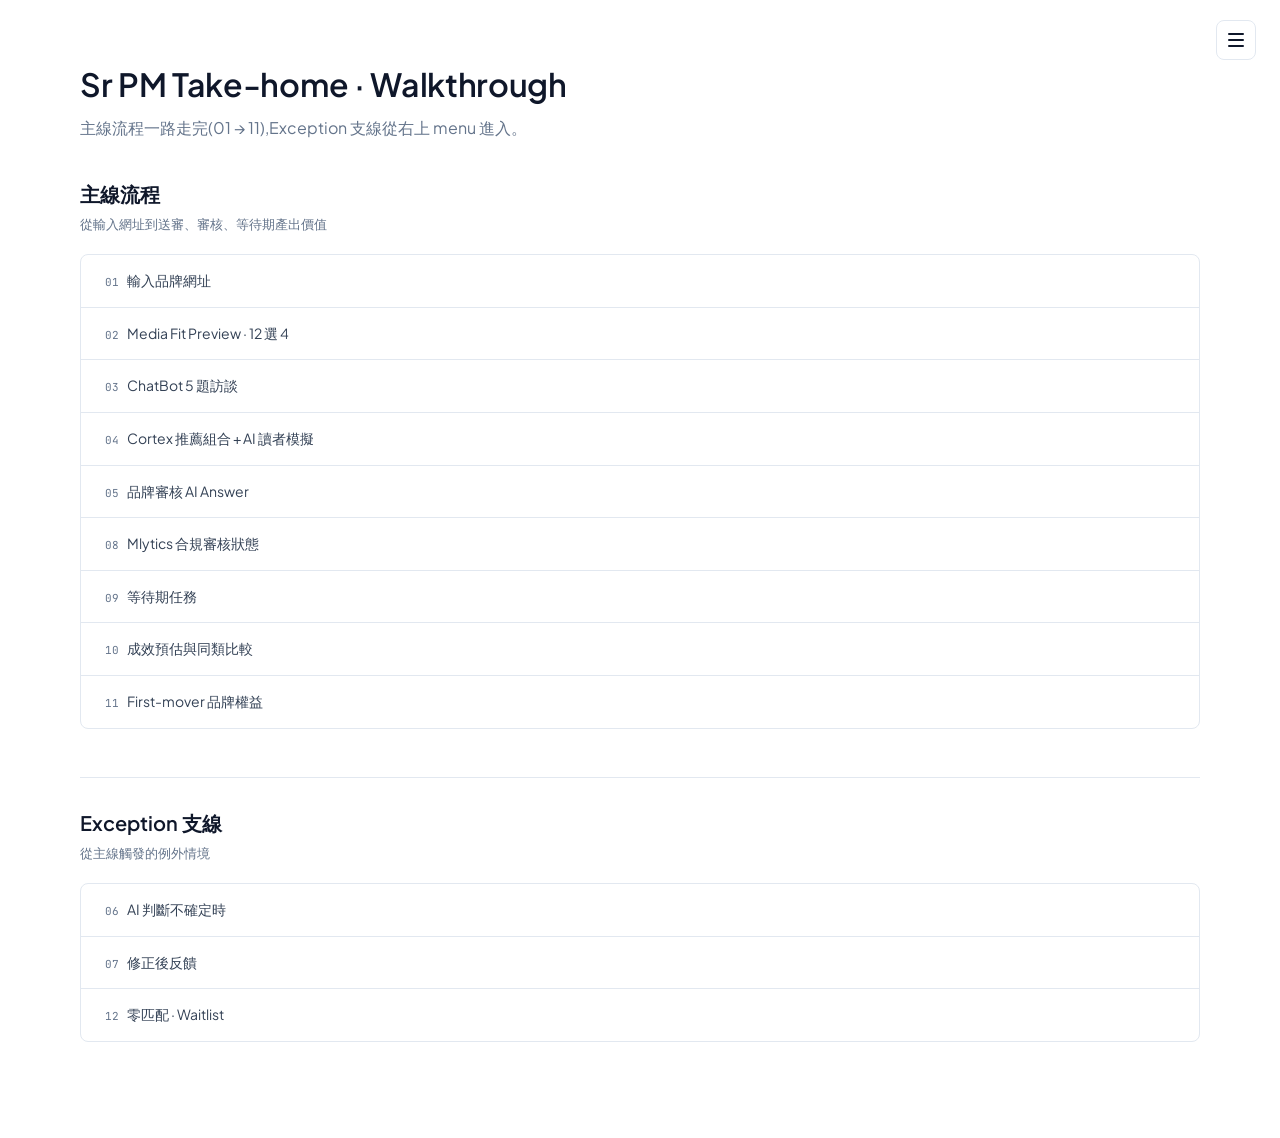
==== commit aa1359d9: "wireframes v0.5: 11 fixes + new Screen 05 brand review Screens: - 01 Landing: tagline 對齊 Mlytics 官方定" ====
--- a/index.html
+++ b/index.html
@@ -3,43 +3,45 @@
 <head>
   <meta charset="UTF-8" />
   <meta name="viewport" content="width=device-width, initial-scale=1" />
-  <title>Cortex Prototype — Walkthrough</title>
+  <title>Cortex — Walkthrough</title>
   <link rel="stylesheet" href="styles.css" />
 </head>
 <body>
   <main class="page">
     <div class="page-header">
-      <div class="page-eyebrow">Cortex Prototype · Wireframes v0.4</div>
-      <h1 class="page-title">Sr PM Take-home · Walkthrough 目錄</h1>
+      <h1 class="page-title">Sr PM Take-home · Walkthrough</h1>
       <p class="page-subtitle">
-        中性 wireframe 版本,先確認文案與 UI 編排是否合理,視覺風格後續調整。
+        主線流程一路走完(01 → 11),Exception 支線從右上 menu 進入。
       </p>
     </div>
 
     <section>
       <h2 class="t-h2" style="margin-bottom:8px">主線流程</h2>
-      <p class="t-sm muted" style="margin:0 0 20px">從輸入網址到送審、審核、等待期產出價值——按 Continue → 一路走完</p>
+      <p class="t-sm muted" style="margin:0 0 20px">從輸入網址到送審、審核、等待期產出價值</p>
       <div class="card card--flush">
         <a href="screens/01-landing.html" class="nav-drawer-link" style="padding:16px 24px;border-bottom:1px solid var(--color-neutral-200)">
-          <span class="num">01</span>Landing · 輸入品牌網址
+          <span class="num">01</span>輸入品牌網址
         </a>
         <a href="screens/02-media-fit.html" class="nav-drawer-link" style="padding:16px 24px;border-bottom:1px solid var(--color-neutral-200)">
           <span class="num">02</span>Media Fit Preview · 12 選 4
         </a>
         <a href="screens/03-chat.html" class="nav-drawer-link" style="padding:16px 24px;border-bottom:1px solid var(--color-neutral-200)">
-          <span class="num">03</span>ChatBot 5 題訪談 + 建帳號
+          <span class="num">03</span>ChatBot 5 題訪談
         </a>
         <a href="screens/04-full-analysis.html" class="nav-drawer-link" style="padding:16px 24px;border-bottom:1px solid var(--color-neutral-200)">
-          <span class="num">04</span>Full Analysis · Cortex 推薦組合 + Tier + 送審
+          <span class="num">04</span>Cortex 推薦組合 + AI 讀者模擬
+        </a>
+        <a href="screens/05-brand-review.html" class="nav-drawer-link" style="padding:16px 24px;border-bottom:1px solid var(--color-neutral-200)">
+          <span class="num">05</span>品牌審核 AI Answer
         </a>
         <a href="screens/08-timeline.html" class="nav-drawer-link" style="padding:16px 24px;border-bottom:1px solid var(--color-neutral-200)">
-          <span class="num">08</span>Timeline Review Status
+          <span class="num">08</span>Mlytics 合規審核狀態
         </a>
         <a href="screens/09-parallel-actions.html" class="nav-drawer-link" style="padding:16px 24px;border-bottom:1px solid var(--color-neutral-200)">
-          <span class="num">09</span>Parallel Actions · 等待期不阻塞
+          <span class="num">09</span>等待期任務
         </a>
         <a href="screens/10-forecast.html" class="nav-drawer-link" style="padding:16px 24px;border-bottom:1px solid var(--color-neutral-200)">
-          <span class="num">10</span>Simulated Forecast + Benchmark
+          <span class="num">10</span>成效預估與同類比較
         </a>
         <a href="screens/11-first-mover.html" class="nav-drawer-link" style="padding:16px 24px;border-bottom:0">
           <span class="num">11</span>First-mover 品牌權益
@@ -49,16 +51,16 @@
 
     <section class="section">
       <h2 class="t-h2" style="margin-bottom:8px">Exception 支線</h2>
-      <p class="t-sm muted" style="margin:0 0 20px">從主線觸發的例外情境——面試 walkthrough 展示 exception 設計</p>
+      <p class="t-sm muted" style="margin:0 0 20px">從主線觸發的例外情境</p>
       <div class="card card--flush">
         <a href="screens/06-confidence.html" class="nav-drawer-link" style="padding:16px 24px;border-bottom:1px solid var(--color-neutral-200)">
-          <span class="num">06</span>Sorted Confidence List · AI 不確定時
+          <span class="num">06</span>AI 判斷不確定時
         </a>
         <a href="screens/07-correction.html" class="nav-drawer-link" style="padding:16px 24px;border-bottom:1px solid var(--color-neutral-200)">
-          <span class="num">07</span>Correction Feedback · 修正後反饋
+          <span class="num">07</span>修正後反饋
         </a>
         <a href="screens/12-zero-match.html" class="nav-drawer-link" style="padding:16px 24px;border-bottom:0">
-          <span class="num">12</span>Zero-match Waitlist · 0 個匹配時
+          <span class="num">12</span>零匹配 · Waitlist
         </a>
       </div>
     </section>
--- a/styles.css
+++ b/styles.css
@@ -343,6 +343,33 @@
   font: 400 13px/1.4 var(--font-sans);
   color: var(--color-neutral-500);
 }
+
+/* ============================================================
+ * Logo wrapper (fix white logos on white bg)
+ * ============================================================ */
+.logo-wrap {
+  display: inline-flex;
+  align-items: center;
+  justify-content: center;
+  padding: 4px 8px;
+  border-radius: var(--radius-sm);
+  height: 28px;
+}
+.logo-wrap img {
+  height: 100%;
+  max-height: 20px;
+  width: auto;
+  display: block;
+}
+.logo-wrap--bella { background: transparent; }
+.logo-wrap--cmoney { background: #d40017; padding: 5px 10px; }
+.logo-wrap--nownews { background: #ffd800; padding: 5px 8px; }
+.logo-wrap--today { background: transparent; }
+
+.logo-wrap--sm { height: 22px; padding: 3px 6px; }
+.logo-wrap--sm img { max-height: 14px; }
+.logo-wrap--sm.logo-wrap--cmoney { padding: 3px 8px; }
+.logo-wrap--sm.logo-wrap--nownews { padding: 3px 6px; }
 
 /* ============================================================
  * Dashed underline (for tooltip trigger)
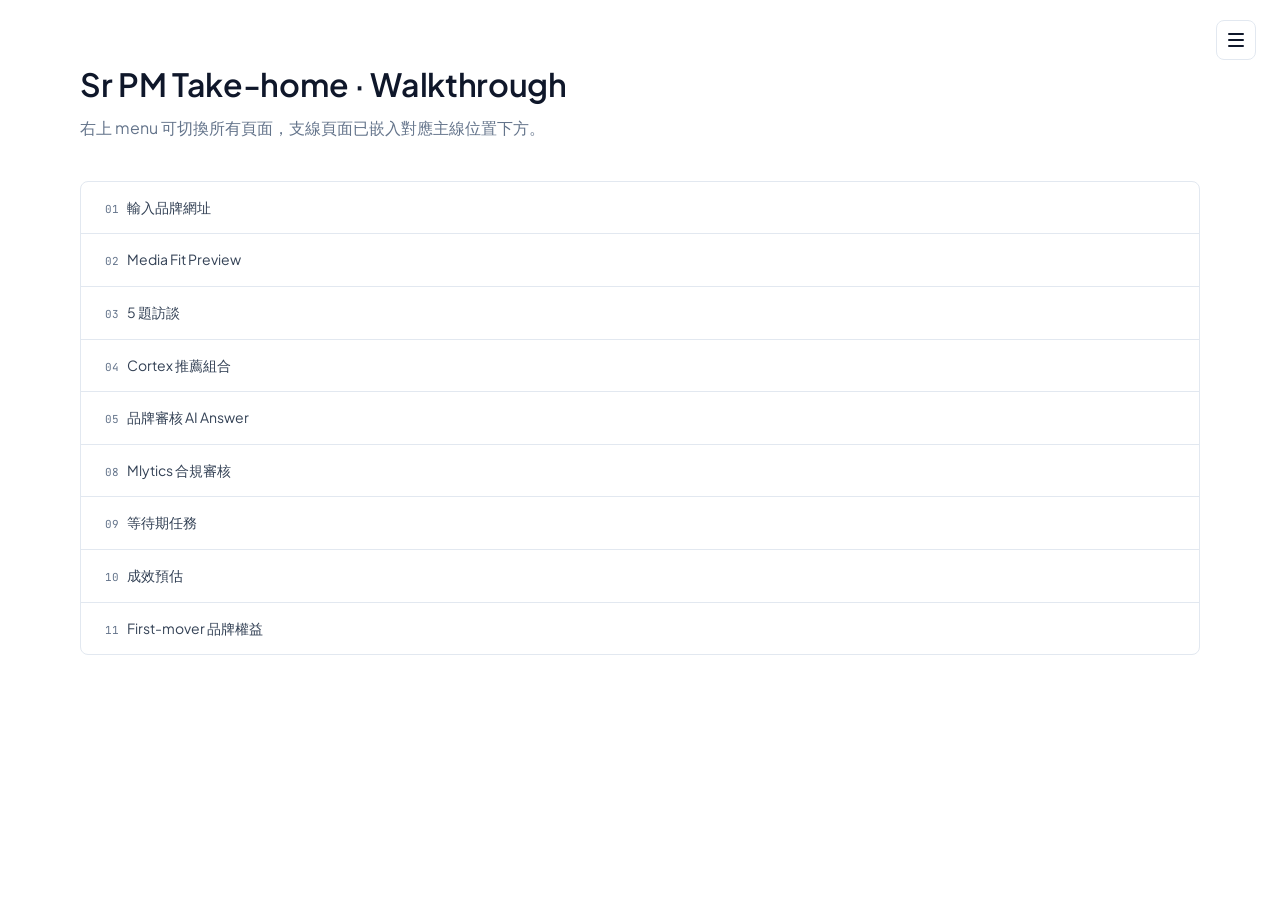
==== commit bbed415c: "wireframes v0.6: 4 modals + hamburger 支線嵌入 + 全站文案清理 - Screen 02: Brand Profile 4 field 加 tooltip / 拿" ====
--- a/index.html
+++ b/index.html
@@ -11,59 +11,39 @@
     <div class="page-header">
       <h1 class="page-title">Sr PM Take-home · Walkthrough</h1>
       <p class="page-subtitle">
-        主線流程一路走完(01 → 11),Exception 支線從右上 menu 進入。
+        右上 menu 可切換所有頁面，支線頁面已嵌入對應主線位置下方。
       </p>
     </div>
 
-    <section>
-      <h2 class="t-h2" style="margin-bottom:8px">主線流程</h2>
-      <p class="t-sm muted" style="margin:0 0 20px">從輸入網址到送審、審核、等待期產出價值</p>
-      <div class="card card--flush">
-        <a href="screens/01-landing.html" class="nav-drawer-link" style="padding:16px 24px;border-bottom:1px solid var(--color-neutral-200)">
-          <span class="num">01</span>輸入品牌網址
-        </a>
-        <a href="screens/02-media-fit.html" class="nav-drawer-link" style="padding:16px 24px;border-bottom:1px solid var(--color-neutral-200)">
-          <span class="num">02</span>Media Fit Preview · 12 選 4
-        </a>
-        <a href="screens/03-chat.html" class="nav-drawer-link" style="padding:16px 24px;border-bottom:1px solid var(--color-neutral-200)">
-          <span class="num">03</span>ChatBot 5 題訪談
-        </a>
-        <a href="screens/04-full-analysis.html" class="nav-drawer-link" style="padding:16px 24px;border-bottom:1px solid var(--color-neutral-200)">
-          <span class="num">04</span>Cortex 推薦組合 + AI 讀者模擬
-        </a>
-        <a href="screens/05-brand-review.html" class="nav-drawer-link" style="padding:16px 24px;border-bottom:1px solid var(--color-neutral-200)">
-          <span class="num">05</span>品牌審核 AI Answer
-        </a>
-        <a href="screens/08-timeline.html" class="nav-drawer-link" style="padding:16px 24px;border-bottom:1px solid var(--color-neutral-200)">
-          <span class="num">08</span>Mlytics 合規審核狀態
-        </a>
-        <a href="screens/09-parallel-actions.html" class="nav-drawer-link" style="padding:16px 24px;border-bottom:1px solid var(--color-neutral-200)">
-          <span class="num">09</span>等待期任務
-        </a>
-        <a href="screens/10-forecast.html" class="nav-drawer-link" style="padding:16px 24px;border-bottom:1px solid var(--color-neutral-200)">
-          <span class="num">10</span>成效預估與同類比較
-        </a>
-        <a href="screens/11-first-mover.html" class="nav-drawer-link" style="padding:16px 24px;border-bottom:0">
-          <span class="num">11</span>First-mover 品牌權益
-        </a>
-      </div>
-    </section>
-
-    <section class="section">
-      <h2 class="t-h2" style="margin-bottom:8px">Exception 支線</h2>
-      <p class="t-sm muted" style="margin:0 0 20px">從主線觸發的例外情境</p>
-      <div class="card card--flush">
-        <a href="screens/06-confidence.html" class="nav-drawer-link" style="padding:16px 24px;border-bottom:1px solid var(--color-neutral-200)">
-          <span class="num">06</span>AI 判斷不確定時
-        </a>
-        <a href="screens/07-correction.html" class="nav-drawer-link" style="padding:16px 24px;border-bottom:1px solid var(--color-neutral-200)">
-          <span class="num">07</span>修正後反饋
-        </a>
-        <a href="screens/12-zero-match.html" class="nav-drawer-link" style="padding:16px 24px;border-bottom:0">
-          <span class="num">12</span>零匹配 · Waitlist
-        </a>
-      </div>
-    </section>
+    <div class="card card--flush">
+      <a href="screens/01-landing.html" class="nav-drawer-link" style="padding:16px 24px;border-bottom:1px solid var(--color-neutral-200)">
+        <span class="num">01</span>輸入品牌網址
+      </a>
+      <a href="screens/02-media-fit.html" class="nav-drawer-link" style="padding:16px 24px;border-bottom:1px solid var(--color-neutral-200)">
+        <span class="num">02</span>Media Fit Preview
+      </a>
+      <a href="screens/03-chat.html" class="nav-drawer-link" style="padding:16px 24px;border-bottom:1px solid var(--color-neutral-200)">
+        <span class="num">03</span>5 題訪談
+      </a>
+      <a href="screens/04-full-analysis.html" class="nav-drawer-link" style="padding:16px 24px;border-bottom:1px solid var(--color-neutral-200)">
+        <span class="num">04</span>Cortex 推薦組合
+      </a>
+      <a href="screens/05-brand-review.html" class="nav-drawer-link" style="padding:16px 24px;border-bottom:1px solid var(--color-neutral-200)">
+        <span class="num">05</span>品牌審核 AI Answer
+      </a>
+      <a href="screens/08-timeline.html" class="nav-drawer-link" style="padding:16px 24px;border-bottom:1px solid var(--color-neutral-200)">
+        <span class="num">08</span>Mlytics 合規審核
+      </a>
+      <a href="screens/09-parallel-actions.html" class="nav-drawer-link" style="padding:16px 24px;border-bottom:1px solid var(--color-neutral-200)">
+        <span class="num">09</span>等待期任務
+      </a>
+      <a href="screens/10-forecast.html" class="nav-drawer-link" style="padding:16px 24px;border-bottom:1px solid var(--color-neutral-200)">
+        <span class="num">10</span>成效預估
+      </a>
+      <a href="screens/11-first-mover.html" class="nav-drawer-link" style="padding:16px 24px;border-bottom:0">
+        <span class="num">11</span>First-mover 品牌權益
+      </a>
+    </div>
   </main>
   <script src="nav.js"></script>
 </body>
--- a/styles.css
+++ b/styles.css
@@ -180,6 +180,44 @@
   color: var(--color-neutral-500);
   margin-right: 8px;
 }
+
+/* Exception sub-links */
+.nav-drawer-exc-group {
+  border-left: 2px solid var(--color-warning);
+  margin-left: 8px;
+  margin-bottom: 4px;
+}
+.nav-drawer-link--exception {
+  display: flex;
+  align-items: center;
+  gap: 4px;
+  padding-left: 8px;
+  color: var(--color-neutral-500);
+  font-size: 13px;
+}
+.nav-drawer-link--exception:hover { color: var(--color-warning); }
+.nav-drawer-link--exception.active { color: var(--color-warning); font-weight: 500; }
+.nav-drawer-exc-icon {
+  font-family: var(--font-mono);
+  color: var(--color-warning);
+  font-size: 11px;
+  width: 12px;
+}
+.nav-drawer-legend {
+  margin-top: 24px;
+  padding-top: 16px;
+  border-top: 1px solid var(--color-neutral-200);
+  display: flex;
+  align-items: center;
+  gap: 8px;
+  font-family: var(--font-mono);
+  font-size: 11px;
+  color: var(--color-neutral-500);
+}
+.nav-drawer-legend-icon { color: var(--color-warning); }
+
+/* Continue bar → hide by default; hamburger takes over navigation */
+.continue-bar { display: none; }
 
 /* ============================================================
  * Page shell
